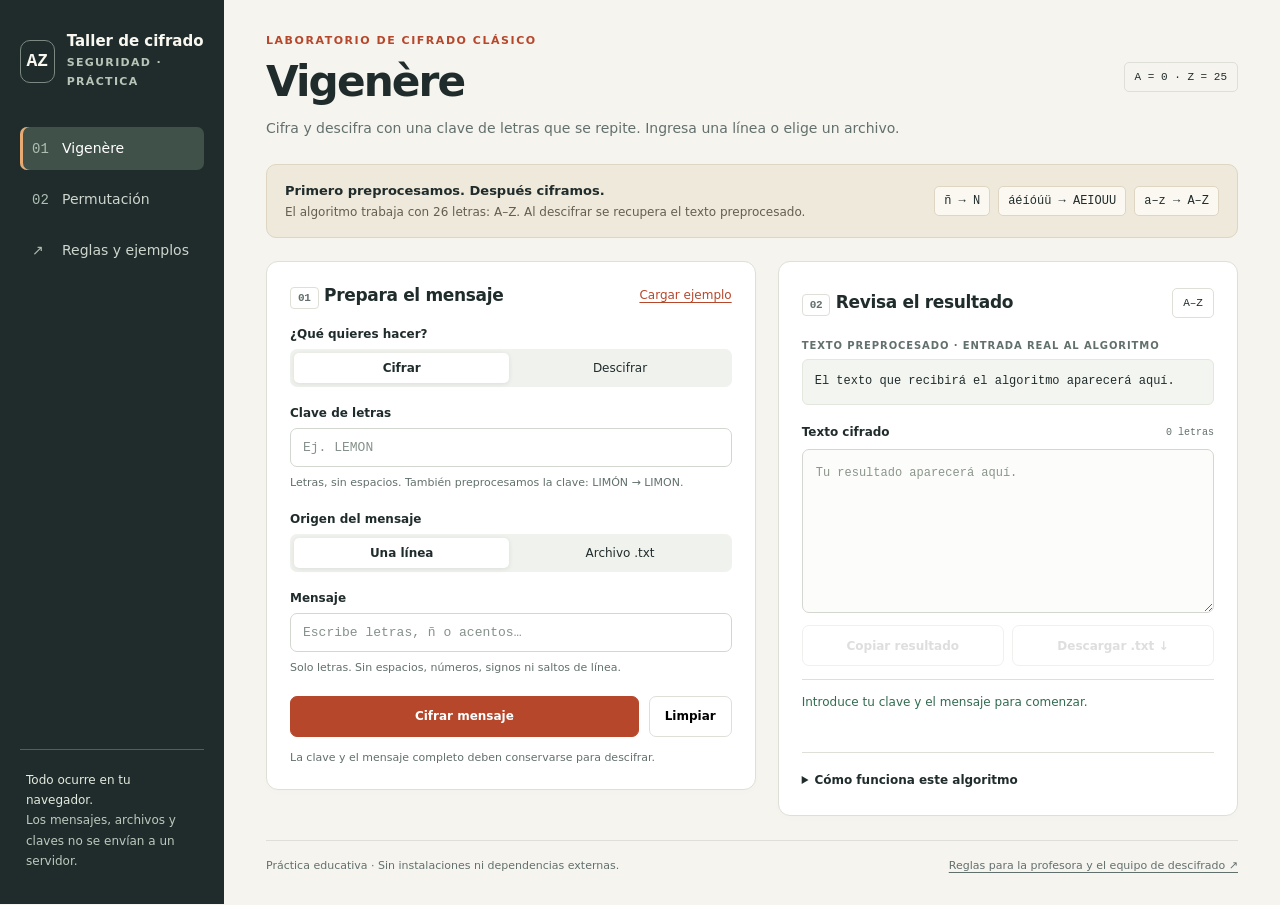
==== docs/index.html @ 58146a44 "Añadir aplicación web A-Z compatible con GitHub Pages Incluye interfaces de Vigenère y permutación, " ====
<!doctype html>
<html lang="es">
<head>
  <meta charset="utf-8">
  <meta name="viewport" content="width=device-width, initial-scale=1">
  <meta name="description" content="Vigenère: cifrado y descifrado con preprocesamiento a A-Z, entrada por línea o archivo y procesamiento local.">
  <meta http-equiv="Content-Security-Policy" content="default-src 'self'; script-src 'self'; style-src 'self'; connect-src 'none'; object-src 'none'; base-uri 'self'; form-action 'none'">
  <title>Vigenère · Taller de cifrado A-Z</title>
  <link rel="icon" href="assets/icono.svg" type="image/svg+xml">
  <link rel="stylesheet" href="assets/estilos.css">
  <script defer src="assets/cifrados.js"></script>
  <script defer src="assets/app.js"></script>
</head>
<body data-algoritmo="vigenere">
<a class="skip" href="#contenido">Saltar al formulario</a>
<div class="shell"><aside class="sidebar"><a class="brand" href="index.html"><span class="monogram">AZ</span><span>Taller de cifrado<br><small>SEGURIDAD · PRÁCTICA</small></span></a><nav class="nav" aria-label="Algoritmos y ayuda"><a href="index.html" aria-current="page"><b>01</b>Vigenère</a><a href="permutacion.html"><b>02</b>Permutación</a><a href="limites.html"><b>↗</b>Reglas y ejemplos</a></nav><div class="local-note"><strong>Todo ocurre en tu navegador.</strong>Los mensajes, archivos y claves no se envían a un servidor.</div></aside>
<main id="contenido">
  <p class="eyebrow">Laboratorio de cifrado clásico</p>
  <header class="heading"><div><h1>Vigenère</h1><p class="intro">Cifra y descifra con una clave de letras que se repite. Ingresa una línea o elige un archivo.</p></div><span class="badge">A = 0 · Z = 25</span></header>
  <section class="rules" aria-label="Preprocesamiento de entrada">
    <div><strong>Primero preprocesamos. Después ciframos.</strong><p>El algoritmo trabaja con 26 letras: A–Z. Al descifrar se recupera el texto preprocesado.</p></div>
    <div class="conversions"><code>ñ → N</code><code>áéíóúü → AEIOUU</code><code>a–z → A–Z</code></div>
  </section>
  <noscript><p class="noscript">Activa JavaScript para procesar el mensaje. No se envían datos a un servidor.</p></noscript>
  <div class="workspace">
    <section class="panel" aria-labelledby="titulo-entrada">
      <div class="panel-header"><h2 id="titulo-entrada"><span class="step">01</span> Prepara el mensaje</h2><button class="text-button" id="ejemplo" type="button">Cargar ejemplo</button></div>
      <form id="formulario" novalidate autocomplete="off">
        <fieldset class="field field-group"><legend class="field-title">¿Qué quieres hacer?</legend><div class="segmented"><label><input type="radio" name="operacion" value="cifrar" checked><span>Cifrar</span></label><label><input type="radio" name="operacion" value="descifrar"><span>Descifrar</span></label></div></fieldset>
        <div class="field"><label for="clave">Clave de letras</label><input class="entry" id="clave" name="clave" placeholder="Ej. LEMON" aria-describedby="ayuda-clave" autocapitalize="off" spellcheck="false"><p class="hint" id="ayuda-clave">Letras, sin espacios. También preprocesamos la clave: LIMÓN → LIMON.</p></div>
        <fieldset class="field field-group"><legend class="field-title">Origen del mensaje</legend><div class="segmented"><label><input type="radio" name="fuente" value="linea" checked><span>Una línea</span></label><label><input type="radio" name="fuente" value="archivo"><span>Archivo .txt</span></label></div></fieldset>
        <div class="field" id="entrada-linea"><label for="texto">Mensaje</label><input class="entry" id="texto" name="texto" placeholder="Escribe letras, ñ o acentos…" aria-describedby="ayuda-texto" spellcheck="false" autocapitalize="off"><p class="hint" id="ayuda-texto">Solo letras. Sin espacios, números, signos ni saltos de línea.</p></div>
        <div class="field" id="entrada-archivo" hidden><label for="archivo">Archivo del mensaje</label><input class="entry file-entry" id="archivo" type="file" accept=".txt,text/plain" aria-describedby="ayuda-archivo" disabled><p class="hint" id="ayuda-archivo">Texto UTF-8 sin BOM. Solo letras admitidas, sin espacios ni salto de línea final. El archivo original se conserva.</p></div>
        <div class="actions"><button class="button primary" id="procesar" type="submit" disabled>Cifrar mensaje</button><button class="button secondary" id="limpiar" type="button">Limpiar</button></div>
        <p class="form-note">La clave y el mensaje completo deben conservarse para descifrar.</p>
      </form>
    </section>
    <section class="panel" aria-labelledby="titulo-salida">
      <div class="panel-header"><h2 id="titulo-salida"><span class="step">02</span> Revisa el resultado</h2><span class="badge">A–Z</span></div>
      <p class="pre-title">Texto preprocesado · entrada real al algoritmo</p><pre class="preprocessed" id="preprocesado">El texto que recibirá el algoritmo aparecerá aquí.</pre>
      <div class="result-title"><label for="resultado" id="titulo-resultado">Texto cifrado</label><span class="count" id="cantidad">0 letras</span></div>
      <textarea class="output" id="resultado" readonly spellcheck="false" placeholder="Tu resultado aparecerá aquí." aria-describedby="estado"></textarea>
      <div class="output-actions"><button class="button secondary" id="copiar" type="button" disabled>Copiar resultado</button><button class="button secondary" id="descargar" type="button" disabled>Descargar .txt ↓</button></div>
      <p class="status" id="estado" role="status" aria-live="polite" aria-atomic="true">Introduce tu clave y el mensaje para comenzar.</p>
      <details class="details"><summary>Cómo funciona este algoritmo</summary><p>A=0, B=1, …, Z=25. Al cifrar se suma la clave; al descifrar se resta, siempre módulo 26. La clave vuelve a su primera letra con cada mensaje. <code>ATTACKATDAWN</code> con <code>LEMON</code> produce <code>LXFOPVEFRNHR</code>.</p></details>
    </section>
  </div>
  <footer class="footer"><span>Práctica educativa · Sin instalaciones ni dependencias externas.</span><a href="limites.html">Reglas para la profesora y el equipo de descifrado ↗</a></footer>
</main></div>
</body></html>
---- docs/assets/estilos.css ----
/* Tipografía del sistema y recursos locales: la aplicación no requiere CDNs. */
:root{color-scheme:light;--ink:#202c2c;--muted:#62706d;--paper:#f5f4ef;--line:#dedfd6;--accent:#b7472b;--green:#326b50;--white:#fff;--mono:ui-monospace,SFMono-Regular,Consolas,monospace;font-family:Inter,ui-sans-serif,system-ui,-apple-system,BlinkMacSystemFont,"Segoe UI",sans-serif;color:var(--ink);background:var(--paper);font-synthesis:none}
*{box-sizing:border-box}body{margin:0}button,input,textarea{font:inherit}a{color:inherit}button,a,input,textarea,summary{outline-offset:4px}button:focus-visible,a:focus-visible,input:focus-visible,textarea:focus-visible,summary:focus-visible{outline:3px solid #e49b51}button{cursor:pointer}button:disabled{cursor:default;opacity:.45}[hidden]{display:none!important}
.shell{display:grid;grid-template-columns:224px minmax(0,1fr);min-height:100vh}.sidebar{background:var(--ink);color:#f9f8f0;padding:32px 20px;display:flex;flex-direction:column;gap:36px}.brand{display:flex;gap:12px;align-items:center;text-decoration:none;font-weight:700;font-size:15px;line-height:1.3}.monogram{display:grid;place-items:center;border:1px solid #7a8982;border-radius:10px;width:43px;height:43px;font-family:var(--mono);font-size:18px}.sidebar small{font-size:11px;letter-spacing:.12em;color:#b8c4b8}.nav{display:grid;gap:8px}.nav a{padding:13px 12px;border-radius:7px;color:#cdd5cd;text-decoration:none;font-size:14px}.nav a:hover{background:#35423d}.nav a[aria-current=page]{color:white;background:#405149;box-shadow:inset 3px 0 #e7aa72}.nav b{display:inline-block;width:30px;font-family:var(--mono);font-weight:400;color:#aebfb2}.local-note{margin-top:auto;font-size:12px;line-height:1.7;color:#bcc9bd;border-top:1px solid #526056;padding:20px 6px 0}.local-note strong{display:block;color:#e3eade;font-weight:500}
main{width:100%;max-width:1370px;margin:0 auto;padding:34px 42px 28px;min-width:0}.eyebrow{color:var(--accent);font-size:11px;letter-spacing:.14em;font-weight:750;margin:0 0 12px;text-transform:uppercase}.heading{display:flex;align-items:start;justify-content:space-between;gap:16px}h1{font-size:clamp(30px,3.3vw,44px);line-height:1.1;letter-spacing:-.045em;margin:0 0 12px;font-weight:650}.intro{color:var(--muted);font-size:14px;line-height:1.7;max-width:720px;margin:0}.badge{font-family:var(--mono);font-size:11px;white-space:nowrap;padding:8px 10px;border:1px solid var(--line);border-radius:5px;margin-top:3px}
.rules{margin:23px 0;display:flex;align-items:center;justify-content:space-between;gap:16px;padding:15px 18px;border:1px solid #ded6c2;border-radius:10px;background:#eee9da}.rules strong{font-size:13px;font-weight:650}.rules p{margin:4px 0 0;color:#655e50;font-size:12px;line-height:1.6}.conversions{display:flex;gap:8px;flex-wrap:wrap}.conversions code{font-size:12px;background:#faf8f1;border:1px solid #ded6c2;border-radius:5px;padding:7px 9px;white-space:nowrap;font-family:var(--mono)}
.workspace{display:grid;grid-template-columns:minmax(0,1fr) minmax(0,.94fr);gap:22px;align-items:start}.panel{background:var(--white);border:1px solid var(--line);border-radius:12px;padding:23px;min-width:0;box-shadow:0 3px 10px #27332a03}.panel-header{display:flex;justify-content:space-between;align-items:center;gap:12px;margin:0 0 22px}.panel-header h2{font-size:17px;letter-spacing:-.02em;margin:0}.step{font-family:var(--mono);font-size:11px;color:var(--muted);border:1px solid var(--line);border-radius:4px;padding:4px 7px}.text-button{color:var(--accent);padding:0;background:none;border:0;font-size:12px;text-decoration:underline;text-underline-offset:3px}.field{margin:0 0 19px}.field>label,.field-title{display:block;font-size:12px;font-weight:650;margin:0 0 8px}.hint{font-size:11px;line-height:1.65;color:var(--muted);margin:7px 0 0}.segmented{display:flex;gap:3px;background:#f0f2ed;border-radius:7px;padding:4px}.segmented label{position:relative;flex:1;text-align:center;min-width:0}.segmented input{position:absolute;opacity:0;width:1px;height:1px}.segmented span{display:block;padding:8px;border-radius:5px;font-size:12px;cursor:pointer}.segmented input:checked+span{background:white;box-shadow:0 1px 5px #202c2c19;font-weight:650}.segmented input:focus-visible+span{outline:3px solid #e49b51;outline-offset:1px}.entry{width:100%;border:1px solid #d2d8cf;background:white;border-radius:7px;padding:11px 12px;font-family:var(--mono);font-size:13px;color:var(--ink);min-width:0}.entry::placeholder{color:#85918a}.entry:hover{border-color:#9cae9f}.file-entry{font-family:inherit;font-size:12px;padding:10px;background:#f7f8f4}.file-entry::file-selector-button{padding:8px 10px;border:1px solid var(--line);border-radius:5px;background:white;margin-right:10px;color:var(--ink);cursor:pointer}.actions{display:flex;gap:10px}.button{display:inline-flex;justify-content:center;align-items:center;gap:8px;border:1px solid var(--line);border-radius:7px;min-height:41px;padding:10px 15px;background:white;font-size:12px;font-weight:600;text-decoration:none}.primary{background:var(--accent);border-color:var(--accent);color:white;flex:1}.primary:hover{background:#983a24}.secondary:hover{background:#f2f4ef}.form-note{margin:12px 0 0;font-size:11px;color:var(--muted);line-height:1.6}
.pre-title{font-size:10px;font-weight:700;color:var(--muted);text-transform:uppercase;letter-spacing:.09em;margin:0 0 8px}.preprocessed{font-family:var(--mono);font-size:12px;line-height:1.65;margin:0 0 20px;padding:12px;background:#f3f5f0;border:1px solid #e3e8de;border-radius:6px;max-height:88px;overflow:auto;overflow-wrap:anywhere;white-space:pre-wrap;min-height:44px}.result-title{display:flex;align-items:center;justify-content:space-between;gap:10px;margin-bottom:10px}.result-title label{font-size:12px;font-weight:650}.count{font-family:var(--mono);font-size:10px;color:var(--muted)}.output{display:block;width:100%;height:164px;resize:vertical;min-height:100px;max-height:70vh;border:1px solid #d2d8cf;border-radius:7px;background:#fcfdfb;padding:13px;font-family:var(--mono);font-size:15px;line-height:1.8;overflow-wrap:anywhere}.output::placeholder{font-family:inherit;color:#8a958b;font-size:12px;letter-spacing:0}.output-actions{display:flex;gap:8px;margin-top:12px}.output-actions .button{flex:1;padding-inline:9px}.status{font-size:12px;line-height:1.7;color:var(--green);padding:12px 0 0;margin:13px 0 0;border-top:1px solid var(--line);overflow-wrap:anywhere;min-height:53px}.status[data-tipo=error]{color:#a72f28}.details{margin-top:20px;border-top:1px solid var(--line);padding-top:17px;font-size:12px;line-height:1.8;color:var(--muted)}.details summary{font-weight:600;color:var(--ink);cursor:pointer}.details code{font-family:var(--mono);font-size:11px}.details p{margin-bottom:0}.footer{display:flex;justify-content:space-between;gap:20px;margin-top:24px;border-top:1px solid var(--line);padding-top:16px;font-size:11px;line-height:1.7;color:var(--muted)}.footer a{text-underline-offset:3px}.noscript{padding:16px;background:#ffe9d9;color:#8b301d}
.agreement{max-width:940px}.agreement h2{font-size:19px;letter-spacing:-.02em;margin:30px 0 12px}.agreement p,.agreement li{font-size:14px;color:#4e5e56;line-height:1.9}.alphabet{padding:20px;background:#e9ede4;border-radius:9px;font-family:var(--mono);font-size:clamp(13px,2.5vw,23px);letter-spacing:.1em;overflow-wrap:anywhere}.table-wrap{overflow:auto}table{border-collapse:collapse;width:100%;font-size:13px}th,td{text-align:left;padding:13px;border:1px solid var(--line);line-height:1.6}th{background:#eaeee5}td code{font-size:12px}pre{font-family:var(--mono);background:white;border:1px solid var(--line);padding:18px;border-radius:8px;overflow:auto;font-size:12px;line-height:1.9}.skip{position:absolute;top:-60px;left:15px;background:white;padding:12px;z-index:2}.skip:focus{top:12px}
.field-group{border:0;padding:0;min-width:0}.field-group legend{padding:0}
@media(min-width:1550px){main{padding-top:46px}.workspace{gap:28px}.panel{padding:28px}}
@media(min-width:1151px) and (max-height:850px){main{padding-top:24px;padding-bottom:18px}.eyebrow{margin-bottom:8px}h1{font-size:36px;margin-bottom:9px}.intro{max-width:900px}.rules{margin:17px 0;padding:12px 16px}.panel{padding:19px}.panel-header{margin-bottom:17px}.field{margin-bottom:14px}.entry{padding:10px 11px}.hint{margin-top:5px}.segmented span{padding:7px}.output{height:140px}.footer{margin-top:17px;padding-top:12px}}
@media(max-width:1150px){.shell{grid-template-columns:190px minmax(0,1fr)}main{padding:28px 24px}.sidebar{padding:28px 14px}.panel{padding:18px}.rules{align-items:start;flex-direction:column;gap:10px}.heading .badge{display:none}}
@media(max-width:900px){.shell{display:block}.sidebar{padding:16px 22px;display:flex;flex-direction:row;align-items:center;justify-content:space-between;gap:20px}.brand{font-size:13px}.monogram{width:36px;height:36px}.brand small,.local-note,.nav b{display:none}.nav{display:flex;gap:2px;flex-wrap:wrap}.nav a{padding:9px;font-size:12px}.nav a[aria-current=page]{box-shadow:inset 0 -2px #e7aa72}.workspace{gap:16px}.rules{flex-direction:row}.intro{font-size:13px}main{padding:26px 22px}}
@media(max-width:680px){.sidebar{padding:13px 16px;flex-wrap:wrap;gap:12px}.brand{font-size:12px}.nav{width:100%;justify-content:space-between}.nav a{padding:9px 12px}.workspace{grid-template-columns:1fr}.rules{flex-direction:column;padding:14px}.panel{padding:18px}.panel-header{margin-bottom:19px}main{padding:23px 16px}.output{height:150px}.footer{display:block}.footer a{display:inline-block;margin-top:6px}.agreement h1{font-size:32px}}
@media print{.sidebar,.footer,.agreement>.button{display:none}.shell{display:block}main{padding:0;max-width:none}.agreement p,.agreement li{font-size:11pt}.agreement h2{break-after:avoid}table,pre{break-inside:avoid}}
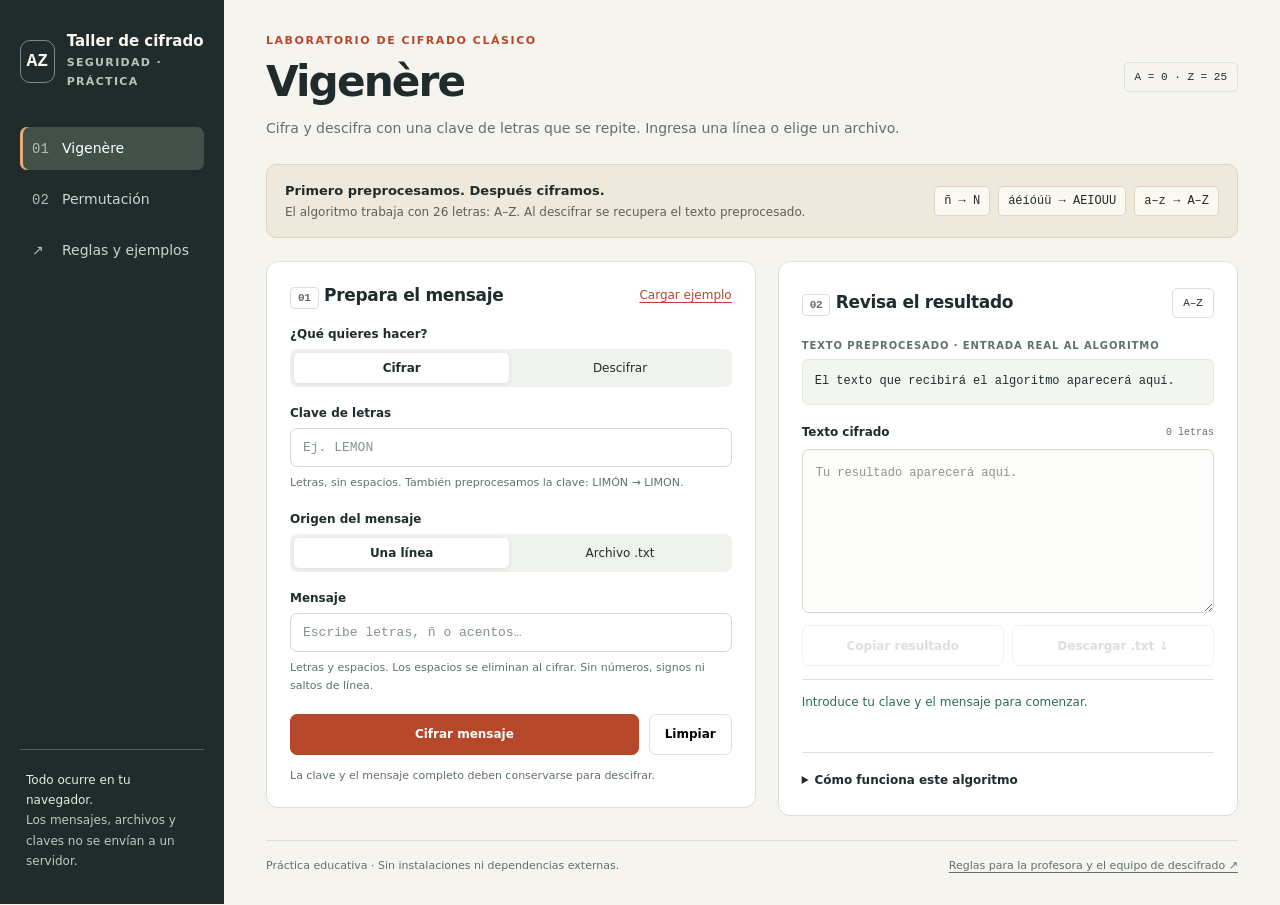
==== commit bf9936b7: "Eliminar espacios del texto claro solo al cifrar Ambos algoritmos aceptan espacios en mensajes por l" ====
--- a/docs/index.html
+++ b/docs/index.html
@@ -29,8 +29,8 @@
         <fieldset class="field field-group"><legend class="field-title">¿Qué quieres hacer?</legend><div class="segmented"><label><input type="radio" name="operacion" value="cifrar" checked><span>Cifrar</span></label><label><input type="radio" name="operacion" value="descifrar"><span>Descifrar</span></label></div></fieldset>
         <div class="field"><label for="clave">Clave de letras</label><input class="entry" id="clave" name="clave" placeholder="Ej. LEMON" aria-describedby="ayuda-clave" autocapitalize="off" spellcheck="false"><p class="hint" id="ayuda-clave">Letras, sin espacios. También preprocesamos la clave: LIMÓN → LIMON.</p></div>
         <fieldset class="field field-group"><legend class="field-title">Origen del mensaje</legend><div class="segmented"><label><input type="radio" name="fuente" value="linea" checked><span>Una línea</span></label><label><input type="radio" name="fuente" value="archivo"><span>Archivo .txt</span></label></div></fieldset>
-        <div class="field" id="entrada-linea"><label for="texto">Mensaje</label><input class="entry" id="texto" name="texto" placeholder="Escribe letras, ñ o acentos…" aria-describedby="ayuda-texto" spellcheck="false" autocapitalize="off"><p class="hint" id="ayuda-texto">Solo letras. Sin espacios, números, signos ni saltos de línea.</p></div>
-        <div class="field" id="entrada-archivo" hidden><label for="archivo">Archivo del mensaje</label><input class="entry file-entry" id="archivo" type="file" accept=".txt,text/plain" aria-describedby="ayuda-archivo" disabled><p class="hint" id="ayuda-archivo">Texto UTF-8 sin BOM. Solo letras admitidas, sin espacios ni salto de línea final. El archivo original se conserva.</p></div>
+        <div class="field" id="entrada-linea"><label for="texto">Mensaje</label><input class="entry" id="texto" name="texto" placeholder="Escribe letras, ñ o acentos…" aria-describedby="ayuda-texto" spellcheck="false" autocapitalize="off"><p class="hint" id="ayuda-texto">Letras y espacios. Los espacios se eliminan al cifrar. Sin números, signos ni saltos de línea.</p></div>
+        <div class="field" id="entrada-archivo" hidden><label for="archivo">Archivo del mensaje</label><input class="entry file-entry" id="archivo" type="file" accept=".txt,text/plain" aria-describedby="ayuda-archivo" disabled><p class="hint" id="ayuda-archivo">Texto UTF-8 sin BOM. Los espacios se eliminan al cifrar; sin salto de línea final. El archivo original se conserva.</p></div>
         <div class="actions"><button class="button primary" id="procesar" type="submit" disabled>Cifrar mensaje</button><button class="button secondary" id="limpiar" type="button">Limpiar</button></div>
         <p class="form-note">La clave y el mensaje completo deben conservarse para descifrar.</p>
       </form>
